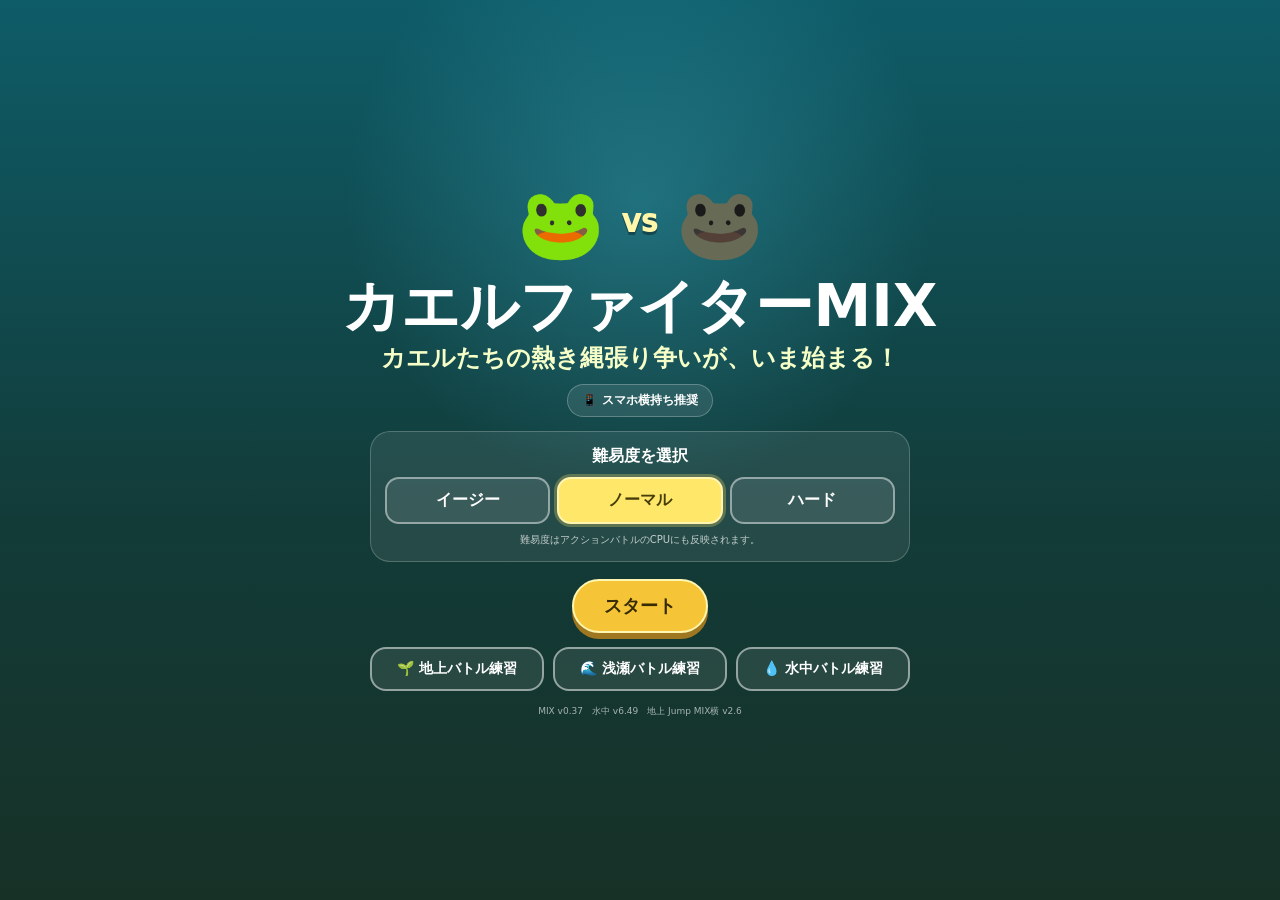
==== index.html @ a1487b5a "Add files via upload" ====
<!doctype html>
<html lang="ja">
<head>
<meta charset="utf-8">
<meta name="viewport" content="width=device-width,initial-scale=1,maximum-scale=1,user-scalable=no,viewport-fit=cover">
<meta name="theme-color" content="#173e35">
<title>カエルファイターMIX</title>
<link rel="stylesheet" href="mix.css">
</head>
<body>
<section id="mixTitle" class="mix-title">
  <div class="title-frogs">
    <span class="tf kawazu">🐸</span>
    <span class="tf versus">VS</span>
    <span class="tf beel">🐸</span>
  </div>
  <h1>カエルファイターMIX</h1>
  <p class="title-copy">カエルたちの熱き縄張り争いが、いま始まる！</p><p class="landscape-recommend">📱 スマホ横持ち推奨</p>
  <div class="difficulty-title">
    <b>難易度を選択</b>
    <div class="difficulty-buttons">
      <button data-difficulty="easy">イージー</button>
      <button data-difficulty="normal" class="selected">ノーマル</button>
      <button data-difficulty="hard">ハード</button>
    </div>
    <small>難易度はアクションバトルのCPUにも反映されます。</small>
  </div>
  <button id="mixStartButton" class="mix-start-button">スタート</button>
  <div class="mix-practice-row mix-practice-row-3">
    <button id="groundPracticeButton" class="mix-practice-button">🌱 地上バトル練習</button>
    <button id="shallowPracticeButton" class="mix-practice-button">🌊 浅瀬バトル練習</button>
    <button id="waterPracticeButton" class="mix-practice-button">💧 水中バトル練習</button>
  </div>
  <div class="title-version">MIX v0.37　水中 v6.49　地上 Jump MIX横 v2.6</div>
</section>

<main id="mixMain" class="mix" hidden>
<header>
  <div class="frog">🐸</div>
  <div><h1>カエルファイターMIX</h1><p>5対5・拠点争奪アクション</p></div>
  <div class="ver-stack">
    <span class="ver">MIX v0.37</span>
    <small>水中 v6.49 / 地上 Jump MIX横 v2.6</small>
  </div>
</header>

<section class="turnbar">
  <div><b id="turnLabel">TURN 1</b><span id="sideLabel">カワズ軍</span></div>
  <div class="bases"><span class="kawazu-dot"></span><b id="kBases">1</b>拠点　<span class="beel-dot"></span><b id="bBases">1</b>拠点</div>
</section>

<section id="board" class="board" aria-label="拠点争奪マップ">
  <svg id="roads" viewBox="0 0 1000 680" preserveAspectRatio="none" aria-hidden="true"></svg>
  <div class="water-zone">水域</div>
  <div class="land-zone">陸地</div>
</section>

<section class="panel">
  <div id="message"><b>カワズ軍のターン</b><span>キャラクターを選んで、光っている道の先へ移動。</span></div>
  <button id="endTurn">ターン終了</button>
  <button id="resetGame">最初から</button>
</section>

<section class="rules">
  <b>基本ルール</b>
  <span>新地形「🌊 浅瀬」を試作追加。空中は通常の重力、水中はごく弱い重力で動きます。</span>
  <span>浅瀬では自動ジャンプなし。↖ / ↑ / ↗ でジャンプし、水中専門は水中を自由に移動できます。</span>
  <span>陸専門は水中へ完全には入れませんが、水面側から攻撃できます。</span>
  <span>水面の蓮の葉に着地すると高めのオートジャンプ。上空の相手へ攻撃を届かせる足場になります。</span>
  <span>ベルゼブブの毒液は水へ落ちると広範囲へ拡散。アスモデウスの濁りは水中側へ発生します。</span>
</section>
</main>
<script src="mix.js" defer></script>

<div id="mixResultOverlay" class="mix-result-overlay" hidden>
  <div class="result-card">
    <div id="mixResultIcon" class="result-icon">🐸</div>
    <h2 id="mixResultTitle">VICTORY!</h2>
    <p id="mixResultText"></p>
    <button id="mixResultRestart">タイトルへ戻る</button>
  </div>
</div>

<div id="hqTerrainOverlay" class="hq-terrain-overlay" hidden>
  <div class="hq-terrain-card">
    <div class="hq-shield">🛡️</div>
    <h2>本拠地防衛戦</h2>
    <p id="hqTerrainText">守る地形を選択してください。</p>
    <div class="hq-terrain-buttons">
      <button id="hqLandChoice">🌱 地上戦</button>
      <button id="hqWaterChoice">💧 水中戦</button>
    </div>
    <small>本拠地での総大将戦のみ、防衛側が戦場を選べます。</small>
  </div>
</div>

<div id="mapSelectOverlay" class="map-select-overlay" hidden>
  <div class="map-select-card">
    <h2>戦場を選択</h2>
    <p>まずは小さなマップから。クリアすると次の戦場が開放されます。</p>
    <div class="map-select-buttons">
      <button data-map="map1"><b>小さな田んぼ道</b><small>最初の戦場・短く単純なルート</small></button>
      <button data-map="map2"><b>三つ池の攻防</b><small>MAP1クリアで開放</small></button>
      <button data-map="map3"><b>湿地の包囲網</b><small>MAP2クリアで開放</small></button>
    </div>
  </div>
</div>

<div id="defenderSelectOverlay" class="defender-select-overlay" hidden>
  <div class="defender-select-card">
    <h2>対戦相手を選択</h2>
    <p id="defenderSelectText">同じ地点に複数の敵がいます。</p>
    <div id="defenderChoices" class="defender-choices"></div>
    <button id="defenderSelectCancel" class="defender-cancel">やめる</button>
  </div>
</div>

<div id="mixPracticeOverlay" class="mix-practice-overlay" hidden>
  <div class="mix-practice-card">
    <h2 id="mixPracticeTitle">地上バトル練習</h2>
    <p>練習するカワズチームのキャラクターを選択してください。</p>
    <div id="mixPracticeFighters" class="mix-practice-fighters"></div>
    <div class="mix-practice-moves">
      <b id="mixPracticeFighterName">ミカエルさん</b>
      <div id="mixPracticeMoveList"></div>
    </div>
    <div class="mix-practice-actions">
      <button id="mixPracticeGo">練習開始</button>
      <button id="mixPracticeCancel">戻る</button>
    </div>
  </div>
</div>

<div id="kawazuBriefingOverlay" class="kawazu-briefing-overlay" hidden>
  <div class="kawazu-briefing-card">
    <div class="kawazu-briefing-icon">👑🐸</div>
    <h2>カワズさん 本拠地防衛！</h2>
    <div class="kawazu-warning">
      <b>⚠ カワズさんを倒されたら敗北</b>
      <b>⚠ カワズさんは体力を回復することが出来ないぞ</b>
    </div>
    <div class="kawazu-command-list">
      <strong>カワズさん コマンド</strong>
      <span>パンチ ×2：水圧ラッシュ</span>
      <span>前 ＋ キック：ミラージュキック</span>
      <span>下 → 後ろ ＋ キック：ハイスピードサイクロン</span>
      <span>下 → 前 ＋ 舌：隠し技・舌絡め落とし</span>
    </div>
    <button id="kawazuBriefingNext">防衛戦へ</button>
  </div>
</div>
</body>
</html>
---- mix.css ----
*{box-sizing:border-box}html,body{margin:0;min-height:100%;font-family:system-ui,-apple-system,"Noto Sans JP",sans-serif;background:#0c2927;color:#fff}body{min-height:100svh;background:radial-gradient(circle at 50% 0,#38634e,#0c2927 70%)}button{font:inherit}.mix{width:min(900px,100%);margin:auto;padding:10px 12px 24px}header{display:flex;align-items:center;gap:10px}.frog{font-size:38px}h1{font-size:clamp(22px,5vw,38px);margin:0;line-height:1}header p{font-size:11px;margin:4px 0 0;opacity:.8}.ver{margin-left:auto;font-weight:900;font-size:12px}.turnbar{margin:8px 0;padding:8px 11px;border-radius:14px;background:#ffffff16;border:1px solid #ffffff2d;display:flex;justify-content:space-between;align-items:center}.turnbar div:first-child b,.turnbar div:first-child span{display:block}.turnbar span,.bases{font-size:11px}.kawazu-dot,.beel-dot{display:inline-block;width:9px;height:9px;border-radius:50%}.kawazu-dot{background:#66e8ff}.beel-dot{background:#d177ff}.board{position:relative;height:min(72svh,650px);min-height:500px;border:3px solid #ffffff38;border-radius:25px;overflow:hidden;background:linear-gradient(#7cab54,#679844);box-shadow:0 15px 36px #0019}.board:before,.board:after{content:"";position:absolute;border-radius:50%;background:radial-gradient(ellipse at 40% 35%,#52bfd0,#1c809d 70%);border:8px solid #a4c96a;box-shadow:inset 0 0 0 3px #ffffff21;z-index:0}.board:before{width:37%;height:31%;left:31%;top:18%;transform:rotate(-8deg)}.board:after{width:21%;height:19%;right:8%;top:15%;transform:rotate(9deg)}.water-zone{position:absolute;left:44%;top:25%;font-size:40px;font-weight:1000;opacity:.11;z-index:1}.land-zone{position:absolute;left:5%;top:44%;font-size:48px;font-weight:1000;opacity:.08;z-index:1}#roads{position:absolute;inset:0;width:100%;height:100%;z-index:2}.road{stroke:#dfc489;stroke-width:18;stroke-linecap:round;opacity:.93}.road.water{stroke:#a3e8f2}.road.active{stroke:#fff;stroke-width:25;filter:drop-shadow(0 0 5px #fff)}.node{position:absolute;transform:translate(-50%,-50%);width:76px;height:56px;border-radius:18px;border:3px solid #fff9;background:#375d3a;color:#fff;z-index:4;box-shadow:0 5px 0 #0004;text-shadow:0 1px 2px #0008}.node b,.node small{display:block}.node b{font-size:12px}.node small{font-size:8px}.node.water{background:#176f89}.node.base{width:88px;height:63px}.node.kawazu-owned{box-shadow:0 0 0 5px #66e8ff88,0 5px 0 #0004}.node.beel-owned{box-shadow:0 0 0 5px #d177ff88,0 5px 0 #0004}.node.reachable{animation:pulse .7s infinite alternate;cursor:pointer}@keyframes pulse{to{filter:brightness(1.5);box-shadow:0 0 0 7px #fff7}}.unit{position:absolute;z-index:8;transform:translate(-50%,-50%);width:39px;height:39px;border-radius:50%;border:3px solid #fff;background:#163d36;display:grid;place-items:center;font-size:18px;box-shadow:0 4px 7px #0007;transition:left .25s ease,top .25s ease}.unit.kawazu{outline:4px solid #66e8ff88}.unit.beel{outline:4px solid #d177ff88}.unit.selected{transform:translate(-50%,-50%) scale(1.22);filter:brightness(1.35)}.unit.waiting{opacity:.38;filter:grayscale(1)}.hp-mini{position:absolute;left:3px;right:3px;bottom:-7px;height:5px;background:#281e1e;border-radius:5px;overflow:hidden}.hp-mini i{display:block;height:100%;background:#7df08d}.panel{display:flex;gap:7px;align-items:center;margin-top:8px}.panel #message{flex:1;min-width:0;padding:8px 10px;border-radius:12px;background:#ffffff12}.panel #message b,.panel #message span{display:block}.panel #message span{font-size:9px;opacity:.78;margin-top:2px}.panel button{border:1px solid #fff8;border-radius:12px;background:#ffffff1b;color:#fff;padding:9px 10px;font-weight:900;font-size:10px}.rules{margin-top:8px;padding:9px 11px;border-radius:13px;background:#0002;font-size:9px}.rules b,.rules span{display:block}.rules span{opacity:.76;margin-top:2px}#mixRotateOverlay{display:none;position:fixed;inset:0;z-index:100000;background:rgba(2,18,22,.94);place-items:center;padding:20px;text-align:center}#mixRotateOverlay.show{display:grid}.rotate-card{width:min(360px,92vw);padding:26px 20px;border:2px solid #ffffff66;border-radius:25px;background:#173d3b;box-shadow:0 20px 50px #0008}.rotate-icon{font-size:58px}.rotate-card b,.rotate-card span,.rotate-card small{display:block}.rotate-card b{font-size:22px;margin-top:7px}.rotate-card span{font-size:13px;margin-top:9px}.rotate-card small{font-size:11px;opacity:.72;margin-top:4px}.rotate-card button{margin-top:18px;border:2px solid #fff9;border-radius:999px;background:#ffffff20;color:#fff;padding:11px 18px;font-weight:900}#endTurn:disabled{opacity:.4}@media(max-width:520px){.board{min-height:500px}.node{width:67px;height:52px}.node.base{width:78px}.unit{width:36px;height:36px}.panel{flex-wrap:wrap}.panel #message{flex-basis:100%}}
.ver-stack{
  margin-left:auto;
  text-align:right;
  line-height:1.1;
}
.ver-stack .ver{
  display:block;
  font-weight:1000;
  font-size:12px;
}
.ver-stack small{
  display:block;
  margin-top:3px;
  font-size:9px;
  opacity:.72;
  white-space:nowrap;
}
.node.both{
  background:linear-gradient(135deg,#3e6c3d 0 50%,#176f89 50% 100%) !important;
}

.node.base{border-color:#ffd5df;box-shadow:0 0 0 3px #ff8fab66,0 5px 0 #0004}
.node.base b{font-size:12px}

/* v0.10 マップ駒：カエルをキャラクターごとの色で識別 */
.map-frog{display:block;font-size:20px;line-height:1;filter:var(--frog-filter,none)}
.frog-kawazu{--frog-filter:hue-rotate(18deg) saturate(1.25) brightness(1.04)}
.frog-green{--frog-filter:hue-rotate(0deg) saturate(1.15)}
.frog-blue{--frog-filter:hue-rotate(120deg) saturate(1.65) brightness(.98)}
.frog-yellow{--frog-filter:hue-rotate(300deg) saturate(1.8) brightness(1.18)}
.frog-orange{--frog-filter:hue-rotate(325deg) saturate(2.2) brightness(1.08)}
.frog-beelzebub{--frog-filter:grayscale(.85) sepia(.35) saturate(2.2) brightness(.68)}
.frog-black{--frog-filter:grayscale(1) brightness(.38)}
.frog-purple{--frog-filter:hue-rotate(205deg) saturate(1.9) brightness(.9)}

/* v0.11 マップ配分：陸地主ルート＋上側に池の水中ルート */
.board{
  background:
    radial-gradient(ellipse at 50% 25%,rgba(33,145,170,.16) 0 22%,transparent 23%),
    linear-gradient(#7cab54,#679844) !important;
}
.board:before{
  width:48% !important;
  height:26% !important;
  left:27% !important;
  top:17% !important;
  transform:rotate(-3deg) !important;
}
.board:after{
  width:18% !important;
  height:16% !important;
  right:6% !important;
  top:15% !important;
}

/* ネイティブ絵文字の色変換は端末依存なので廃止。
   CSSだけで小さなカエル顔を描き、キャラ色を確実に反映する。 */
.frog-piece .map-frog{
  --frog:#39cb4d;
  --frog-light:#75e46f;
  position:relative;
  display:block;
  width:29px;
  height:23px;
  border-radius:48% 48% 52% 52%;
  background:var(--frog);
  box-shadow:inset 0 -4px 0 rgba(0,0,0,.10);
}
.frog-piece .map-frog:before,
.frog-piece .map-frog:after{
  content:"";
  position:absolute;
  top:-7px;
  width:14px;
  height:14px;
  border-radius:50%;
  background:var(--frog-light);
}
.frog-piece .map-frog:before{left:1px}
.frog-piece .map-frog:after{right:1px}
.frog-piece .map-frog .eye{
  position:absolute;
  top:-3px;
  width:7px;
  height:7px;
  border-radius:50%;
  background:#fff;
  z-index:2;
}
.frog-piece .map-frog .eye:after{
  content:"";
  position:absolute;
  width:3px;
  height:3px;
  left:2px;
  top:2px;
  border-radius:50%;
  background:#17221d;
}
.frog-piece .map-frog .e1{left:5px}
.frog-piece .map-frog .e2{right:5px}
.frog-piece .map-frog .mouth{
  position:absolute;
  left:9px;
  top:13px;
  width:12px;
  height:6px;
  border-bottom:2px solid rgba(20,55,43,.85);
  border-radius:0 0 50% 50%;
}

/* キャラクター別の駒色 */
.frog-kawazu .map-frog{--frog:#49b85a;--frog-light:#67cf6b}
.frog-green .map-frog{--frog:#36cf4d;--frog-light:#72eb71}
.frog-blue .map-frog{--frog:#28aee8;--frog-light:#71d7ff}
.frog-yellow .map-frog{--frog:#e3ce35;--frog-light:#f5e56c}
.frog-orange .map-frog{--frog:#ef8a32;--frog-light:#ffb05b}
.frog-beelzebub .map-frog{--frog:#111814;--frog-light:#6eff22}
.frog-black .map-frog{--frog:#353b43;--frog-light:#59616d}
.frog-purple .map-frog{--frog:#ed5a9d;--frog-light:#ff8fc0}

/* 古いemoji filter指定を無効化 */
.map-frog{filter:none !important}

/* v0.12 タイトル */
.mix-title{
  min-height:100svh;
  display:flex;
  flex-direction:column;
  align-items:center;
  justify-content:center;
  padding:22px 14px;
  text-align:center;
  background:
    radial-gradient(circle at 50% 22%,rgba(70,190,220,.30),transparent 31%),
    linear-gradient(#0e5c68,#123b38 58%,#173126);
}
.mix-title[hidden]{display:none !important}
.title-frogs{display:flex;align-items:center;gap:18px;margin-bottom:8px}
.title-frogs .tf{display:block}
.title-frogs .kawazu{font-size:70px;filter:hue-rotate(16deg) saturate(1.15)}
.title-frogs .beel{font-size:70px;filter:grayscale(.85) brightness(.55) saturate(1.4)}
.title-frogs .versus{font-size:24px;font-weight:1000;color:#fff6aa;text-shadow:0 3px 0 #0005}
.mix-title h1{margin:4px 0 7px;font-size:clamp(34px,8vw,58px);line-height:1}
.title-copy{margin:0 0 18px;font-size:clamp(16px,4vw,24px);font-weight:900;color:#f7ffc8}
.difficulty-title{
  width:min(540px,94vw);
  padding:14px;
  border-radius:20px;
  background:#ffffff15;
  border:1px solid #ffffff35;
}
.difficulty-title b{display:block;margin-bottom:10px}
.difficulty-buttons{display:grid;grid-template-columns:repeat(3,1fr);gap:7px}
.difficulty-buttons button{
  border:2px solid #ffffff75;border-radius:14px;background:#ffffff18;color:#fff;
  padding:11px 6px;font-weight:1000;
}
.difficulty-buttons button.selected{
  background:#ffe76a;color:#473d08;border-color:#fff5b1;box-shadow:0 0 0 3px #ffe76a44;
}
.difficulty-title small{display:block;margin-top:9px;opacity:.72;font-size:10px}
.mix-start-button{
  margin-top:17px;border:2px solid #fff6b2;border-radius:999px;
  background:#f5c537;color:#362b05;font-weight:1000;font-size:18px;
  padding:13px 30px;box-shadow:0 6px 0 #9f7720;
}
.mix-start-button:active{transform:translateY(4px);box-shadow:0 2px 0 #9f7720}
.title-version{margin-top:14px;font-size:9px;opacity:.62}

/* 総大将 */
.unit.leader{
  width:46px !important;height:46px !important;
  box-shadow:0 0 0 4px #ffd86a,0 5px 10px #0008 !important;
}
.unit.leader:after{
  content:"👑";position:absolute;top:-18px;left:50%;transform:translateX(-50%);
  font-size:17px;filter:none;
}

/* 勝敗画面 */
.mix-result-overlay{
  position:fixed;inset:0;z-index:200000;display:grid;place-items:center;
  background:rgba(3,19,21,.94);padding:20px;text-align:center;
}
.mix-result-overlay[hidden]{display:none !important}
.result-card{
  width:min(430px,94vw);padding:28px 20px;border-radius:26px;
  border:2px solid #ffffff55;background:#174540;box-shadow:0 20px 60px #000b;
}
.result-icon{font-size:72px}
.result-card h2{margin:5px 0;font-size:36px;color:#fff6a7}
.result-card p{white-space:pre-line;line-height:1.7}
.result-card button{
  margin-top:13px;border:2px solid #fff;border-radius:999px;padding:11px 22px;
  background:#ffffff1b;color:#fff;font-weight:1000;
}

/* v0.13 本拠地防衛側の地形選択 */
.hq-terrain-overlay{
  position:fixed;inset:0;z-index:190000;display:grid;place-items:center;
  background:rgba(2,18,22,.94);padding:20px;text-align:center;
}
.hq-terrain-overlay[hidden]{display:none !important}
.hq-terrain-card{
  width:min(420px,94vw);padding:26px 20px;border-radius:25px;
  background:#174540;border:2px solid #ffffff66;box-shadow:0 20px 60px #000b;
}
.hq-shield{font-size:52px}
.hq-terrain-card h2{margin:5px 0 9px}
.hq-terrain-card p{margin:0 0 13px;font-size:13px}
.hq-terrain-buttons{display:grid;grid-template-columns:1fr 1fr;gap:10px}
.hq-terrain-buttons button{
  border:2px solid #fff9;border-radius:16px;padding:14px 8px;
  color:#fff;font-weight:1000;font-size:16px;background:#ffffff1b;
}
#hqLandChoice{background:#557a35}
#hqWaterChoice{background:#176f89}
.hq-terrain-card small{display:block;margin-top:11px;font-size:10px;opacity:.72}

.landscape-recommend{
  margin:-8px 0 14px;
  padding:7px 14px;
  border-radius:999px;
  background:#ffffff18;
  border:1px solid #ffffff40;
  font-weight:900;
  font-size:12px;
}

/* マップ選択 */
.map-select-overlay,.defender-select-overlay{
  position:fixed;inset:0;z-index:180000;display:grid;place-items:center;
  padding:18px;background:rgba(2,18,22,.94);text-align:center;
}
.map-select-overlay[hidden],.defender-select-overlay[hidden]{display:none !important}
.map-select-card,.defender-select-card{
  width:min(560px,95vw);padding:22px 18px;border-radius:24px;
  background:#174540;border:2px solid #ffffff66;box-shadow:0 20px 60px #000b;
}
.map-select-card h2,.defender-select-card h2{margin:0 0 7px}
.map-select-card p,.defender-select-card p{font-size:12px;opacity:.8}
.map-select-buttons{display:grid;grid-template-columns:1fr;gap:9px;margin-top:13px}
.map-select-buttons button{
  border:2px solid #ffffff80;border-radius:17px;background:#ffffff18;color:#fff;
  padding:13px 15px;text-align:left;font-weight:900;
}
.map-select-buttons b,.map-select-buttons small{display:block}
.map-select-buttons b{font-size:16px}
.map-select-buttons small{font-size:10px;opacity:.73;margin-top:3px}

/* 複数敵が同じ地点にいるとき、攻撃側が相手を選択 */
.defender-choices{display:grid;grid-template-columns:repeat(2,1fr);gap:8px;margin-top:13px}
.defender-choice{
  position:relative;border:2px solid #ffffff75;border-radius:16px;background:#ffffff16;
  color:#fff;padding:12px 9px;font-weight:900;
}
.defender-choice strong,.defender-choice small{display:block}
.defender-choice strong{font-size:14px}
.defender-choice small{margin-top:4px;font-size:9px;opacity:.76}
.defender-choice .mini-hp{height:6px;background:#2b2525;border-radius:9px;margin-top:7px;overflow:hidden}
.defender-choice .mini-hp i{display:block;height:100%;background:#78ef88}
.defender-cancel{
  margin-top:11px;border:1px solid #fff7;border-radius:999px;background:#ffffff12;
  color:#fff;padding:8px 18px;font-weight:900;
}
@media(max-width:480px){.defender-choices{grid-template-columns:1fr}}

/* v0.18 工作兵 */
.frog-pascal .map-frog{--frog:#71d85e;--frog-light:#a4f18a}
.frog-malphas .map-frog{--frog:#744a8f;--frog-light:#b17ad0}
.unit.frog-pascal,.unit.frog-malphas{transform:translate(-50%,-50%) scale(.78)}
.trap-mark{position:absolute;z-index:17;transform:translate(-50%,-50%);font-size:17px;
  width:25px;height:25px;display:grid;place-items:center;border-radius:50%;background:#101b1dcc;border:1px solid #fff8}
.trap-mark.kawazu{box-shadow:0 0 0 2px #65df7d88}
.trap-mark.beel{box-shadow:0 0 0 2px #d36a9d88}
.trap-action{border:1px solid #fff7;border-radius:8px;background:#ffffff18;color:#fff;padding:3px 7px;font-weight:900}

/* v0.27 MIXタイトルの地上/水中練習 */
.mix-practice-row{
  width:min(540px,94vw);display:grid;grid-template-columns:1fr 1fr;
  gap:9px;margin-top:14px;
}
.mix-practice-button{
  border:2px solid #ffffff80;border-radius:16px;background:#ffffff16;color:#fff;
  padding:11px 8px;font-weight:1000;font-size:14px;
}
.mix-practice-button:active{transform:translateY(2px)}

.mix-practice-overlay,.kawazu-briefing-overlay{
  position:fixed;inset:0;z-index:195000;display:grid;place-items:center;
  background:rgba(2,18,22,.95);padding:16px;text-align:center;
}
.mix-practice-overlay[hidden],.kawazu-briefing-overlay[hidden]{display:none!important}
.mix-practice-card,.kawazu-briefing-card{
  width:min(610px,96vw);max-height:92svh;overflow:auto;
  padding:20px 18px;border-radius:24px;background:#174540;
  border:2px solid #ffffff66;box-shadow:0 20px 60px #000b;
}
.mix-practice-card h2,.kawazu-briefing-card h2{margin:0 0 7px}
.mix-practice-card>p{margin:0 0 12px;font-size:12px;opacity:.78}
.mix-practice-fighters{display:grid;grid-template-columns:repeat(4,1fr);gap:7px}
.mix-practice-fighter{
  border:2px solid #ffffff55;border-radius:14px;background:#ffffff12;color:#fff;
  padding:10px 4px;font-weight:900;font-size:11px;
}
.mix-practice-fighter.selected{border-color:#fff6a2;background:#ffe259;color:#483b08}
.mix-practice-moves{
  margin-top:11px;padding:12px;border-radius:15px;background:#071d1c55;text-align:left;
}
.mix-practice-moves>b{display:block;text-align:center;color:#fff4a8;margin-bottom:7px}
#mixPracticeMoveList{display:grid;gap:5px;font-size:12px}
#mixPracticeMoveList span{display:block;padding:5px 7px;border-radius:8px;background:#ffffff0d}
.mix-practice-actions{display:grid;grid-template-columns:1fr 1fr;gap:8px;margin-top:11px}
.mix-practice-actions button,#kawazuBriefingNext{
  border:2px solid #ffffff80;border-radius:999px;padding:11px 12px;
  font-weight:1000;background:#ffffff16;color:#fff;
}
#mixPracticeGo,#kawazuBriefingNext{background:#f3c942;color:#3e3104;border-color:#fff1a0}

.kawazu-briefing-icon{font-size:46px}
.kawazu-warning{display:grid;gap:7px;margin:12px 0}
.kawazu-warning b{
  display:block;padding:9px;border-radius:11px;background:#8e2727;color:#fff4df;
}
.kawazu-command-list{
  display:grid;gap:6px;text-align:left;padding:12px;border-radius:14px;background:#061b1b88;
}
.kawazu-command-list strong{text-align:center;color:#fff2a0;margin-bottom:3px}
.kawazu-command-list span{padding:6px 8px;border-radius:8px;background:#ffffff0d}
#kawazuBriefingNext{margin-top:13px;min-width:180px}
@media(max-width:520px){
  .mix-practice-fighters{grid-template-columns:repeat(2,1fr)}
}

.map-select-buttons button.locked{
  opacity:.42;
  filter:grayscale(.55);
  position:relative;
}
.map-select-buttons button.locked:after{
  content:"🔒";
  position:absolute;right:12px;top:50%;transform:translateY(-50%);
  font-size:20px;
}
.map-select-buttons button.cleared{
  box-shadow:0 0 0 2px #7af58a88 inset;
}

/* v0.35: 敵本拠地へ攻め込んでいる駒を埋もれさせない */
.unit.sieging{
  box-shadow:0 0 0 4px #fff6a0,0 0 18px #ffd84d,0 5px 10px #0008 !important;
}
.unit.sieging:before{
  content:"⚔";
  position:absolute;
  left:-8px;
  top:-16px;
  font-size:15px;
  filter:none;
}
.unit.waiting{opacity:.48}

/* v0.36 浅瀬マス */
.node.shallow{
  background:linear-gradient(#8bd7d4 0 42%,#2f90a2 43% 100%) !important;
  border-color:#bdf8ef !important;
}
.road.shallow{stroke:#72d5d1 !important}

.mix-practice-row-3{
  grid-template-columns:repeat(3,1fr);
}
@media(max-width:560px){
  .mix-practice-row-3{grid-template-columns:1fr}
}
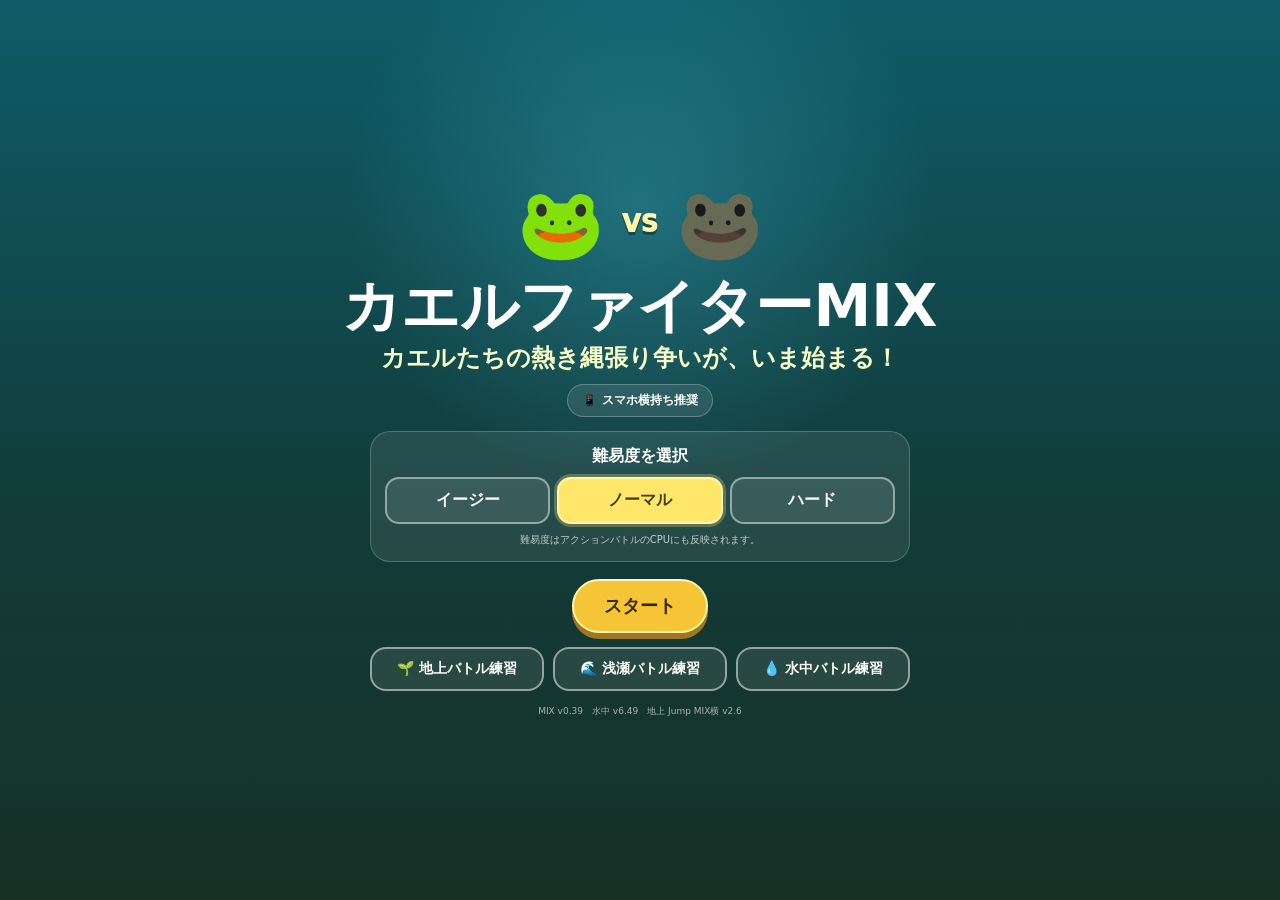
==== commit 2f881ee2: "Add files via upload" ====
--- a/index.html
+++ b/index.html
@@ -31,7 +31,7 @@
     <button id="shallowPracticeButton" class="mix-practice-button">🌊 浅瀬バトル練習</button>
     <button id="waterPracticeButton" class="mix-practice-button">💧 水中バトル練習</button>
   </div>
-  <div class="title-version">MIX v0.37　水中 v6.49　地上 Jump MIX横 v2.6</div>
+  <div class="title-version">MIX v0.39　水中 v6.49　地上 Jump MIX横 v2.6</div>
 </section>
 
 <main id="mixMain" class="mix" hidden>
@@ -39,7 +39,7 @@
   <div class="frog">🐸</div>
   <div><h1>カエルファイターMIX</h1><p>5対5・拠点争奪アクション</p></div>
   <div class="ver-stack">
-    <span class="ver">MIX v0.37</span>
+    <span class="ver">MIX v0.39</span>
     <small>水中 v6.49 / 地上 Jump MIX横 v2.6</small>
   </div>
 </header>
@@ -63,11 +63,11 @@
 
 <section class="rules">
   <b>基本ルール</b>
-  <span>新地形「🌊 浅瀬」を試作追加。空中は通常の重力、水中はごく弱い重力で動きます。</span>
-  <span>浅瀬では自動ジャンプなし。↖ / ↑ / ↗ でジャンプし、水中専門は水中を自由に移動できます。</span>
-  <span>陸専門は水中へ完全には入れませんが、水面側から攻撃できます。</span>
-  <span>水面の蓮の葉に着地すると高めのオートジャンプ。上空の相手へ攻撃を届かせる足場になります。</span>
-  <span>ベルゼブブの毒液は水へ落ちると広範囲へ拡散。アスモデウスの濁りは水中側へ発生します。</span>
+  <span>戦略マップはすべて水域。大きな蓮の葉が並ぶマス＝地上戦、小さな蓮の葉の浅瀬＝浅瀬戦、葉のない場所＝水中戦です。</span>
+  <span>水中専門・地上専門も全マスを移動できます。ただし水中専門は大蓮葉マス、地上専門は水中マスでは敵と接触しても戦闘になりません。</span>
+  <span>浅瀬では全タイプが交戦可能。専門キャラは苦手地形をすり抜けて奥へ攻め込めます。</span>
+  <span>本拠地の総大将戦は、防衛側が「地上 / 浅瀬 / 水中」から戦場を選択します。</span>
+  <span>総大将を倒した時点で勝敗決定。本拠地に護衛がいる場合は護衛を先に倒す必要があります。</span>
 </section>
 </main>
 <script src="mix.js" defer></script>
@@ -86,8 +86,9 @@
     <div class="hq-shield">🛡️</div>
     <h2>本拠地防衛戦</h2>
     <p id="hqTerrainText">守る地形を選択してください。</p>
-    <div class="hq-terrain-buttons">
-      <button id="hqLandChoice">🌱 地上戦</button>
+    <div class="hq-terrain-buttons hq-terrain-buttons-3">
+      <button id="hqLandChoice">🪷 地上戦</button>
+      <button id="hqShallowChoice">🌊 浅瀬戦</button>
       <button id="hqWaterChoice">💧 水中戦</button>
     </div>
     <small>本拠地での総大将戦のみ、防衛側が戦場を選べます。</small>
--- a/mix.css
+++ b/mix.css
@@ -375,3 +375,30 @@
 @media(max-width:560px){
   .mix-practice-row-3{grid-template-columns:1fr}
 }
+
+/* v0.39 盤面全体を水域として表現 */
+.board:before{
+  content:"";
+  position:absolute;inset:0;pointer-events:none;z-index:0;
+  background:
+    radial-gradient(ellipse at 14% 22%,rgba(255,255,255,.12),transparent 16%),
+    radial-gradient(ellipse at 67% 48%,rgba(255,255,255,.08),transparent 20%),
+    linear-gradient(rgba(52,150,171,.10),rgba(19,101,137,.16));
+}
+.node.land{
+  background:
+    radial-gradient(ellipse at 28% 35%,#68b866 0 22%,transparent 23%),
+    radial-gradient(ellipse at 63% 30%,#4fa658 0 24%,transparent 25%),
+    radial-gradient(ellipse at 50% 68%,#5cad5b 0 25%,transparent 26%),
+    #237f97 !important;
+  border-color:#b8f2b6 !important;
+}
+.node.shallow{
+  background:
+    radial-gradient(ellipse at 43% 43%,#61b361 0 22%,transparent 23%),
+    radial-gradient(ellipse at 66% 62%,#55a75b 0 14%,transparent 15%),
+    #3b9fb0 !important;
+}
+.node.water{background:#287f9f !important}
+.hq-terrain-buttons-3{grid-template-columns:repeat(3,1fr)!important}
+@media(max-width:520px){.hq-terrain-buttons-3{grid-template-columns:1fr!important}}
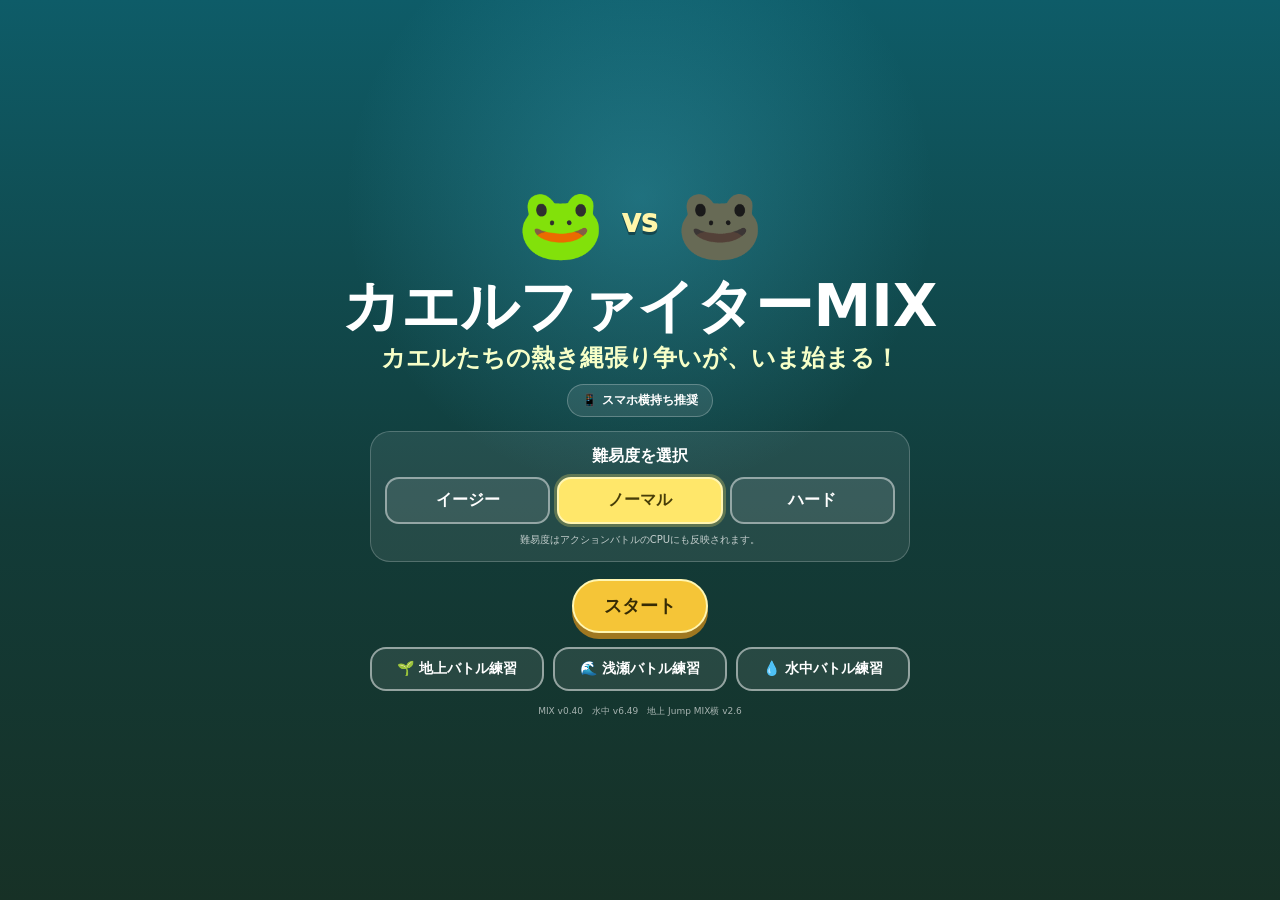
==== commit 35e53872: "Add files via upload" ====
--- a/index.html
+++ b/index.html
@@ -31,7 +31,7 @@
     <button id="shallowPracticeButton" class="mix-practice-button">🌊 浅瀬バトル練習</button>
     <button id="waterPracticeButton" class="mix-practice-button">💧 水中バトル練習</button>
   </div>
-  <div class="title-version">MIX v0.39　水中 v6.49　地上 Jump MIX横 v2.6</div>
+  <div class="title-version">MIX v0.40　水中 v6.49　地上 Jump MIX横 v2.6</div>
 </section>
 
 <main id="mixMain" class="mix" hidden>
@@ -39,7 +39,7 @@
   <div class="frog">🐸</div>
   <div><h1>カエルファイターMIX</h1><p>5対5・拠点争奪アクション</p></div>
   <div class="ver-stack">
-    <span class="ver">MIX v0.39</span>
+    <span class="ver">MIX v0.40</span>
     <small>水中 v6.49 / 地上 Jump MIX横 v2.6</small>
   </div>
 </header>
@@ -100,7 +100,7 @@
     <h2>戦場を選択</h2>
     <p>まずは小さなマップから。クリアすると次の戦場が開放されます。</p>
     <div class="map-select-buttons">
-      <button data-map="map1"><b>小さな田んぼ道</b><small>最初の戦場・短く単純なルート</small></button>
+      <button data-map="map1"><b>小さな蓮池</b><small>最初の戦場・短く単純なルート</small></button>
       <button data-map="map2"><b>三つ池の攻防</b><small>MAP1クリアで開放</small></button>
       <button data-map="map3"><b>湿地の包囲網</b><small>MAP2クリアで開放</small></button>
     </div>
--- a/mix.css
+++ b/mix.css
@@ -402,3 +402,19 @@
 .node.water{background:#287f9f !important}
 .hq-terrain-buttons-3{grid-template-columns:repeat(3,1fr)!important}
 @media(max-width:520px){.hq-terrain-buttons-3{grid-template-columns:1fr!important}}
+
+/* v0.40: 水面が見えている池は、陸地色ではなく明確な青に */
+.board .pond,
+.board .water-area,
+.board .lake,
+.board .pond-bg{
+  background:linear-gradient(180deg,#16bdd4 0%,#078dad 58%,#087b9d 100%) !important;
+  box-shadow:inset 0 0 28px rgba(0,70,110,.28) !important;
+}
+.node.shallow{
+  background:
+    radial-gradient(ellipse at 40% 42%,#69bb67 0 20%,transparent 21%),
+    radial-gradient(ellipse at 67% 63%,#5aad61 0 13%,transparent 14%),
+    #35a8bd !important;
+  border-color:#b8f0dd !important;
+}
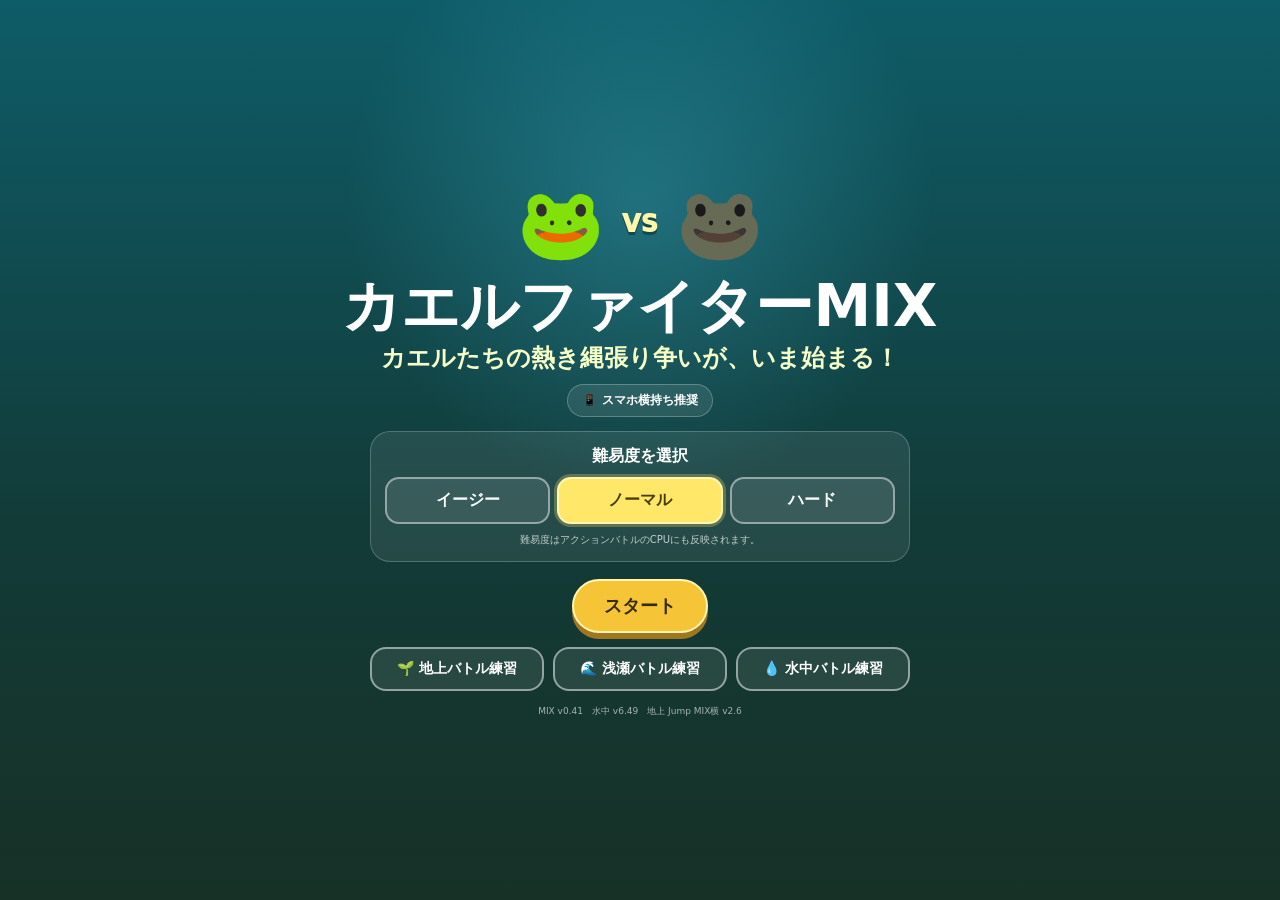
==== commit 9f8e5b6a: "Add files via upload" ====
--- a/index.html
+++ b/index.html
@@ -31,7 +31,7 @@
     <button id="shallowPracticeButton" class="mix-practice-button">🌊 浅瀬バトル練習</button>
     <button id="waterPracticeButton" class="mix-practice-button">💧 水中バトル練習</button>
   </div>
-  <div class="title-version">MIX v0.40　水中 v6.49　地上 Jump MIX横 v2.6</div>
+  <div class="title-version">MIX v0.41　水中 v6.49　地上 Jump MIX横 v2.6</div>
 </section>
 
 <main id="mixMain" class="mix" hidden>
@@ -39,7 +39,7 @@
   <div class="frog">🐸</div>
   <div><h1>カエルファイターMIX</h1><p>5対5・拠点争奪アクション</p></div>
   <div class="ver-stack">
-    <span class="ver">MIX v0.40</span>
+    <span class="ver">MIX v0.41</span>
     <small>水中 v6.49 / 地上 Jump MIX横 v2.6</small>
   </div>
 </header>
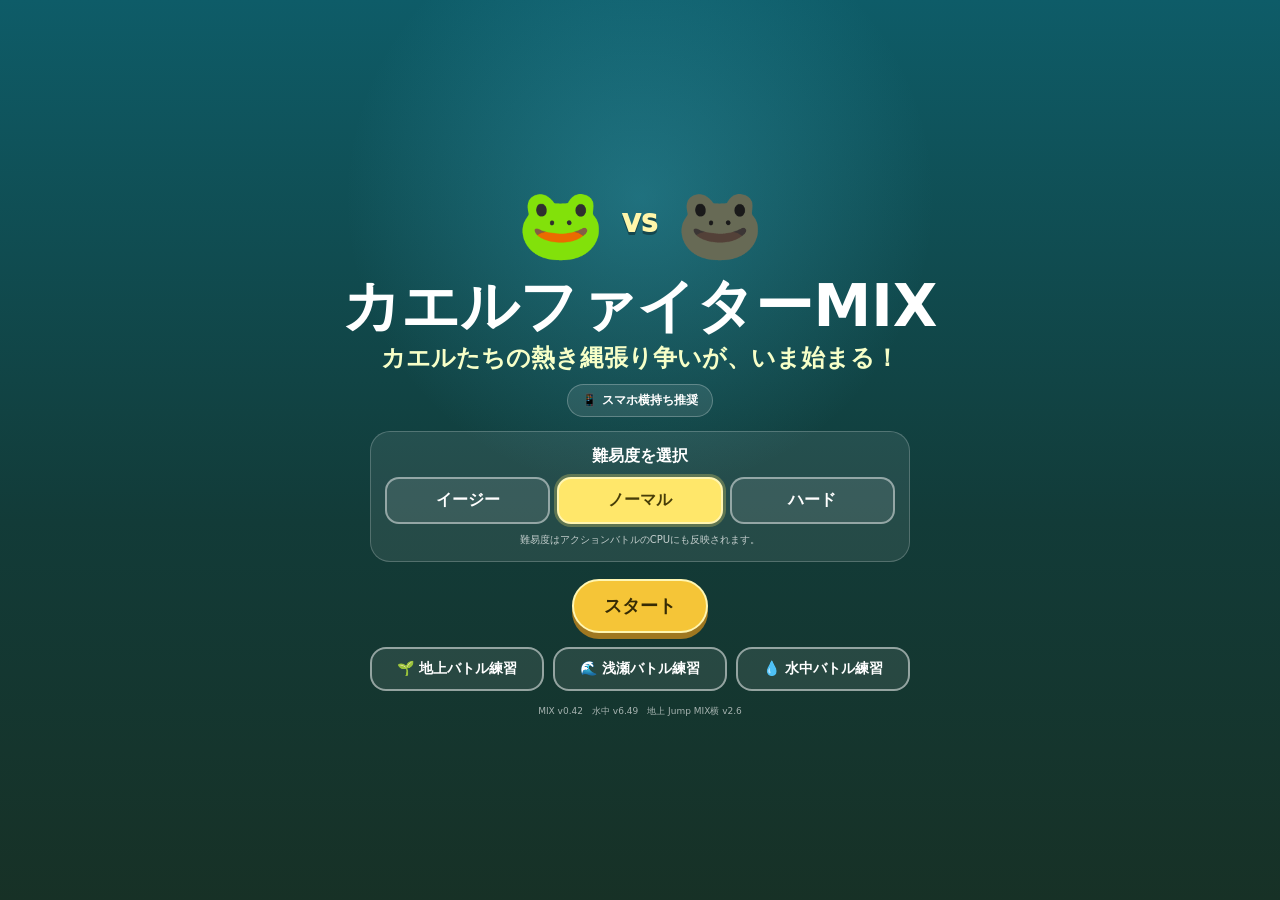
==== commit 274efb60: "Add files via upload" ====
--- a/index.html
+++ b/index.html
@@ -31,7 +31,7 @@
     <button id="shallowPracticeButton" class="mix-practice-button">🌊 浅瀬バトル練習</button>
     <button id="waterPracticeButton" class="mix-practice-button">💧 水中バトル練習</button>
   </div>
-  <div class="title-version">MIX v0.41　水中 v6.49　地上 Jump MIX横 v2.6</div>
+  <div class="title-version">MIX v0.42　水中 v6.49　地上 Jump MIX横 v2.6</div>
 </section>
 
 <main id="mixMain" class="mix" hidden>
@@ -39,7 +39,7 @@
   <div class="frog">🐸</div>
   <div><h1>カエルファイターMIX</h1><p>5対5・拠点争奪アクション</p></div>
   <div class="ver-stack">
-    <span class="ver">MIX v0.41</span>
+    <span class="ver">MIX v0.42</span>
     <small>水中 v6.49 / 地上 Jump MIX横 v2.6</small>
   </div>
 </header>
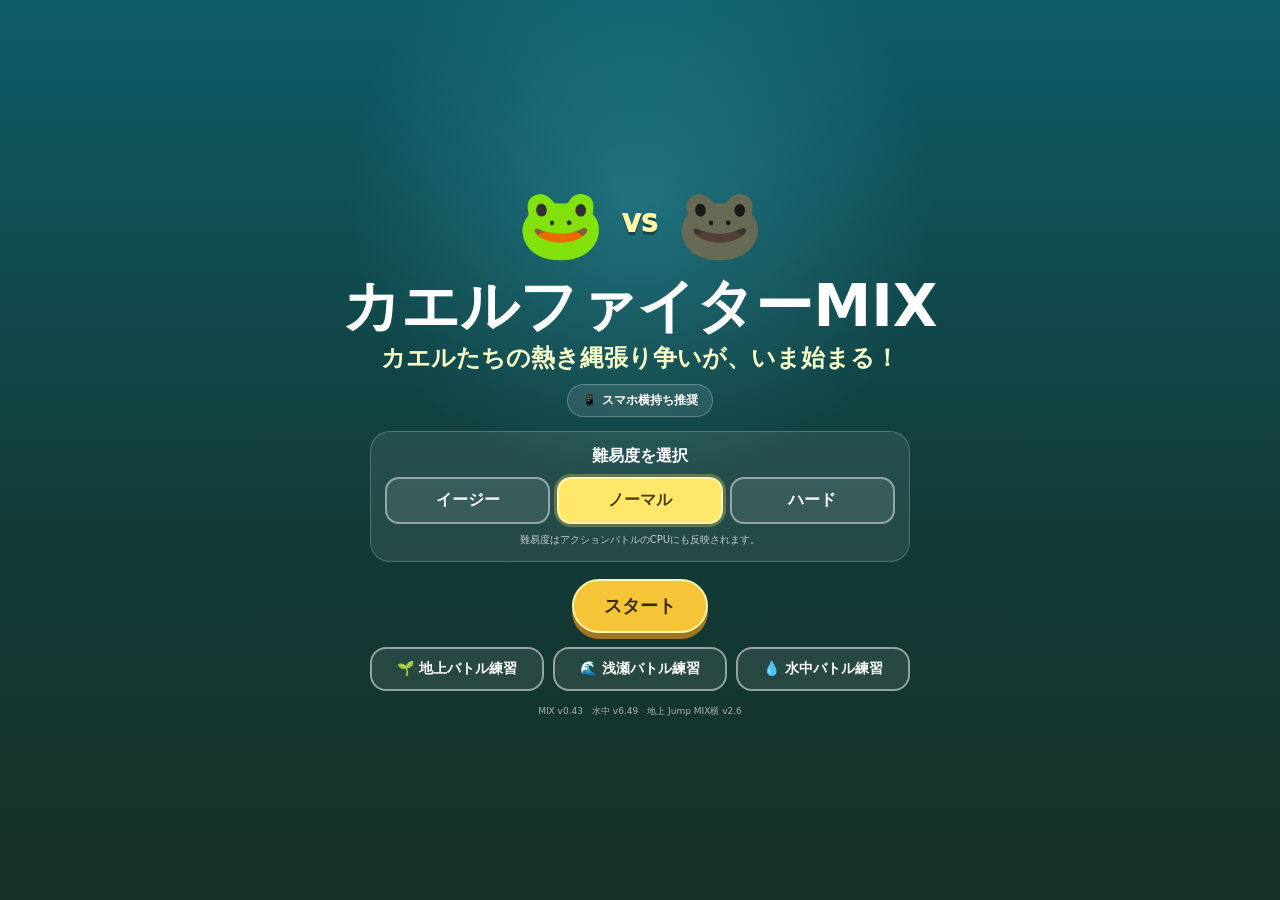
==== commit e2ee9b87: "Add files via upload" ====
--- a/index.html
+++ b/index.html
@@ -31,7 +31,7 @@
     <button id="shallowPracticeButton" class="mix-practice-button">🌊 浅瀬バトル練習</button>
     <button id="waterPracticeButton" class="mix-practice-button">💧 水中バトル練習</button>
   </div>
-  <div class="title-version">MIX v0.42　水中 v6.49　地上 Jump MIX横 v2.6</div>
+  <div class="title-version">MIX v0.43　水中 v6.49　地上 Jump MIX横 v2.6</div>
 </section>
 
 <main id="mixMain" class="mix" hidden>
@@ -39,7 +39,7 @@
   <div class="frog">🐸</div>
   <div><h1>カエルファイターMIX</h1><p>5対5・拠点争奪アクション</p></div>
   <div class="ver-stack">
-    <span class="ver">MIX v0.42</span>
+    <span class="ver">MIX v0.43</span>
     <small>水中 v6.49 / 地上 Jump MIX横 v2.6</small>
   </div>
 </header>
@@ -77,7 +77,10 @@
     <div id="mixResultIcon" class="result-icon">🐸</div>
     <h2 id="mixResultTitle">VICTORY!</h2>
     <p id="mixResultText"></p>
-    <button id="mixResultRestart">タイトルへ戻る</button>
+    <div class="mix-result-actions">
+      <button id="mixResultMapSelect">マップ選択へ</button>
+      <button id="mixResultRestart">タイトルへ戻る</button>
+    </div>
   </div>
 </div>
 
--- a/mix.css
+++ b/mix.css
@@ -418,3 +418,36 @@
     #35a8bd !important;
   border-color:#b8f0dd !important;
 }
+
+/* v0.43: 勝敗画面の戻る導線を常に見えるように */
+.result-card{
+  max-height:calc(100svh - 24px);
+  overflow:auto;
+  box-sizing:border-box;
+}
+.mix-result-actions{
+  display:grid;
+  grid-template-columns:1fr 1fr;
+  gap:9px;
+  margin-top:13px;
+  position:sticky;
+  bottom:0;
+  padding-top:8px;
+  background:linear-gradient(transparent,#174540 28%);
+}
+.mix-result-actions button{
+  margin-top:0 !important;
+  min-height:44px;
+}
+#mixResultMapSelect{
+  background:#f2cf48 !important;
+  color:#392f08 !important;
+  border-color:#fff0a0 !important;
+}
+@media(max-height:520px){
+  .mix-result-overlay{padding:8px}
+  .result-card{padding:14px 16px}
+  .result-icon{font-size:44px}
+  .result-card h2{font-size:26px}
+  .result-card p{line-height:1.4;margin:6px 0}
+}
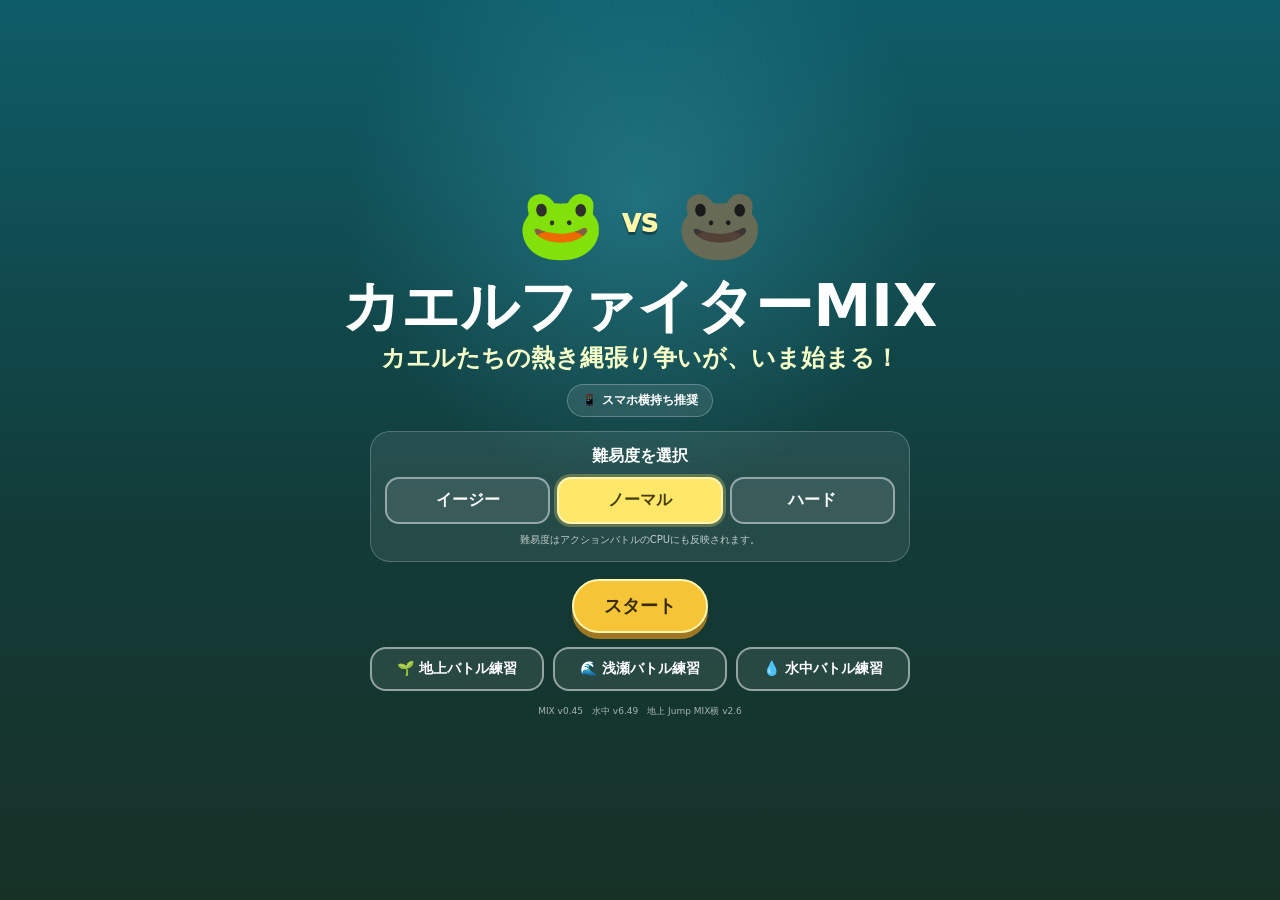
==== commit ee400fe8: "Add files via upload" ====
--- a/index.html
+++ b/index.html
@@ -31,7 +31,7 @@
     <button id="shallowPracticeButton" class="mix-practice-button">🌊 浅瀬バトル練習</button>
     <button id="waterPracticeButton" class="mix-practice-button">💧 水中バトル練習</button>
   </div>
-  <div class="title-version">MIX v0.43　水中 v6.49　地上 Jump MIX横 v2.6</div>
+  <div class="title-version">MIX v0.45　水中 v6.49　地上 Jump MIX横 v2.6</div>
 </section>
 
 <main id="mixMain" class="mix" hidden>
@@ -39,7 +39,7 @@
   <div class="frog">🐸</div>
   <div><h1>カエルファイターMIX</h1><p>5対5・拠点争奪アクション</p></div>
   <div class="ver-stack">
-    <span class="ver">MIX v0.43</span>
+    <span class="ver">MIX v0.45</span>
     <small>水中 v6.49 / 地上 Jump MIX横 v2.6</small>
   </div>
 </header>
--- a/mix.css
+++ b/mix.css
@@ -451,3 +451,19 @@
   .result-card h2{font-size:26px}
   .result-card p{line-height:1.4;margin:6px 0}
 }
+
+/* v0.44 工作員：小型＋工具ゴーグルで明確に識別 */
+.unit.frog-pascal .map-frog:after,
+.unit.frog-malphas .map-frog:after{
+  box-shadow:0 0 0 2px #ffe45c, -13px 0 0 -2px #ffe45c;
+}
+.unit.frog-pascal .map-frog,
+.unit.frog-malphas .map-frog{
+  outline:2px dashed #ffe45c;
+  outline-offset:2px;
+}
+.unit.frog-pascal:after,.unit.frog-malphas:after{
+  content:"🔧";
+  position:absolute;right:-8px;bottom:-8px;font-size:12px;
+  filter:drop-shadow(0 1px 1px #000);
+}
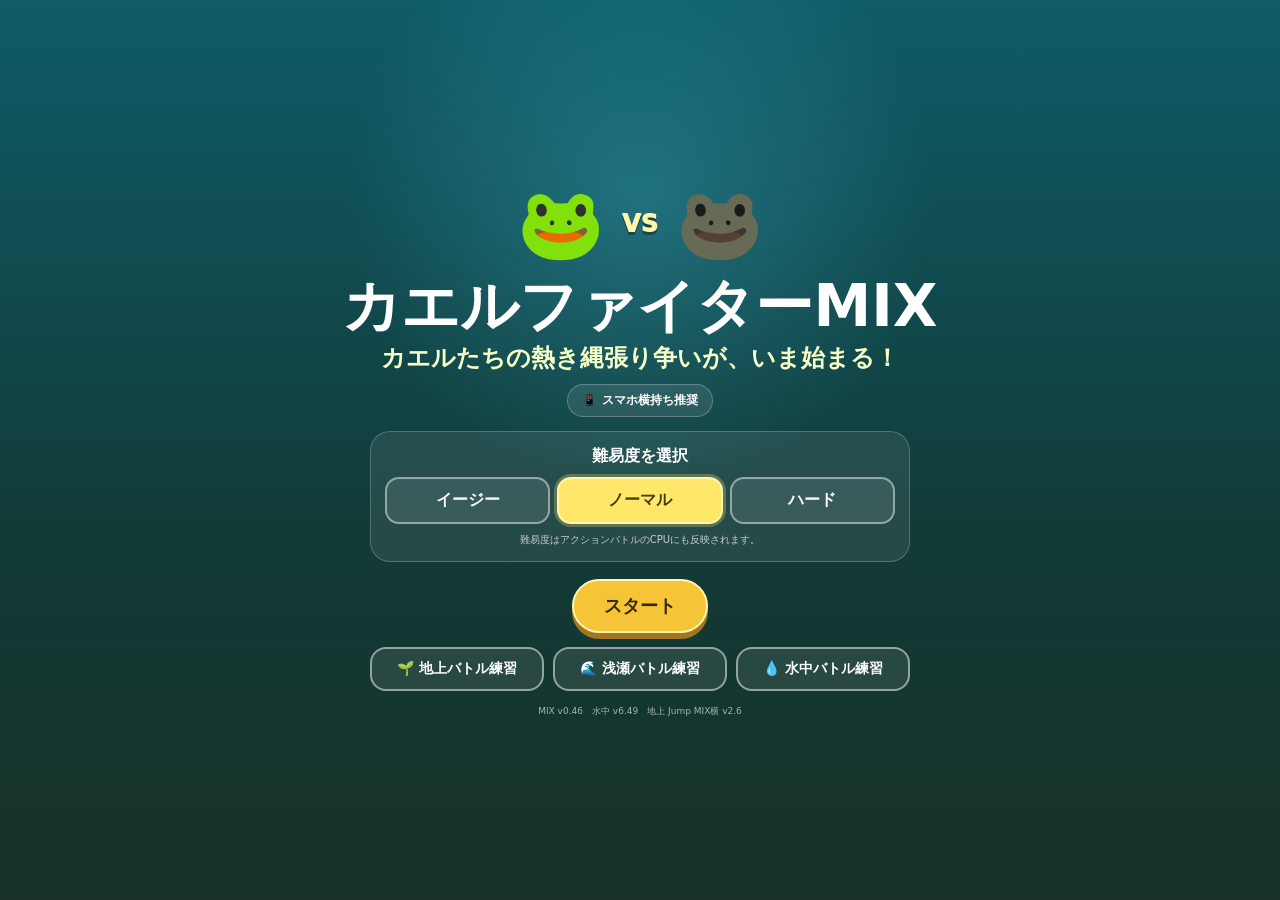
==== commit 0743574e: "Add files via upload" ====
--- a/index.html
+++ b/index.html
@@ -31,7 +31,7 @@
     <button id="shallowPracticeButton" class="mix-practice-button">🌊 浅瀬バトル練習</button>
     <button id="waterPracticeButton" class="mix-practice-button">💧 水中バトル練習</button>
   </div>
-  <div class="title-version">MIX v0.45　水中 v6.49　地上 Jump MIX横 v2.6</div>
+  <div class="title-version">MIX v0.46　水中 v6.49　地上 Jump MIX横 v2.6</div>
 </section>
 
 <main id="mixMain" class="mix" hidden>
@@ -39,7 +39,7 @@
   <div class="frog">🐸</div>
   <div><h1>カエルファイターMIX</h1><p>5対5・拠点争奪アクション</p></div>
   <div class="ver-stack">
-    <span class="ver">MIX v0.45</span>
+    <span class="ver">MIX v0.46</span>
     <small>水中 v6.49 / 地上 Jump MIX横 v2.6</small>
   </div>
 </header>
